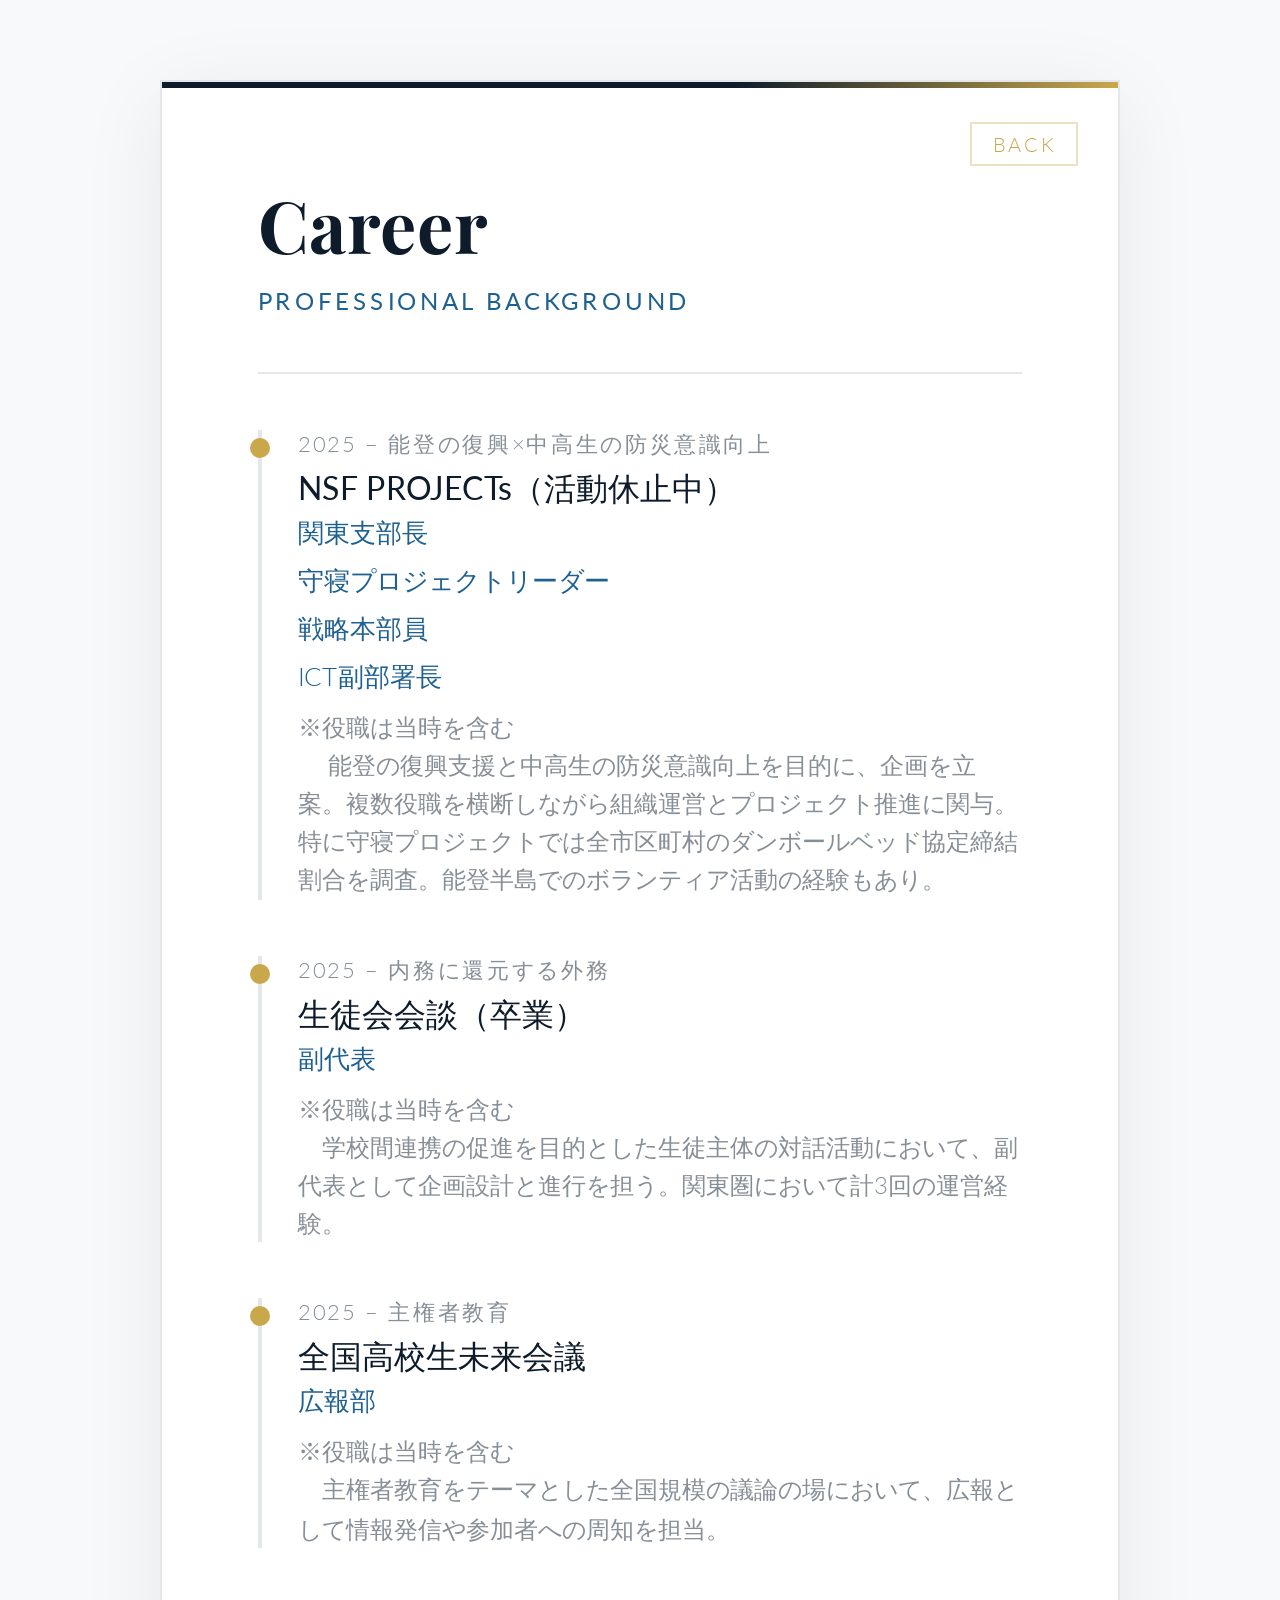
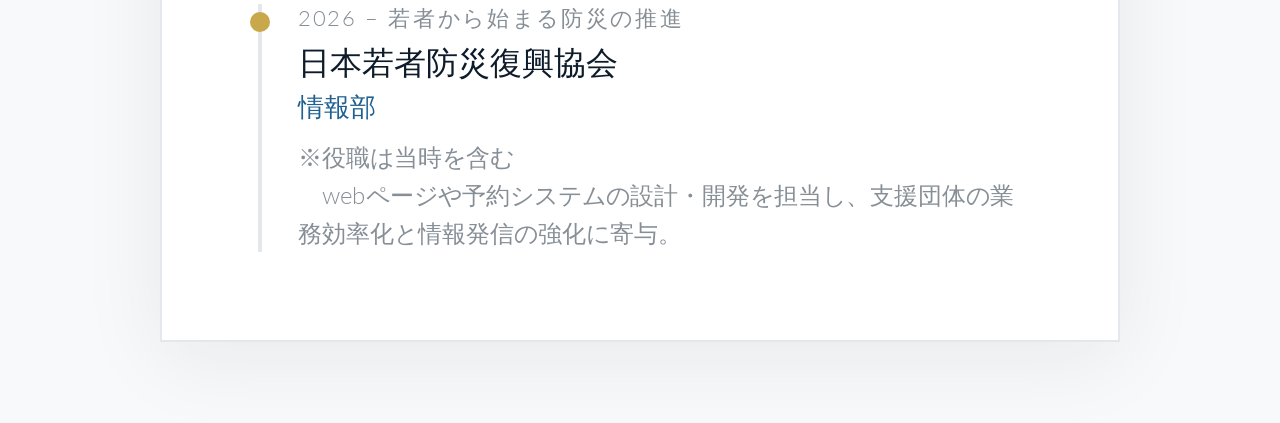
==== career.html @ eb60b6d4 "Add files via upload" ====
<!DOCTYPE html>
<html lang="en">
<head>
  <meta charset="UTF-8" />
  <meta name="viewport" content="width=device-width, initial-scale=1.0" />
  <title>Career | Hanako Yamada</title>

  <link rel="preconnect" href="https://fonts.googleapis.com" />
  <link rel="preconnect" href="https://fonts.gstatic.com" crossorigin />
  <link href="https://fonts.googleapis.com/css2?family=Playfair+Display:wght@400;700&family=Noto+Sans+JP:wght@300&family=Lato:wght@300;400&display=swap" rel="stylesheet" />

  <link rel="stylesheet" href="style.css" />
</head>

<body>
  <div class="card">

    <!-- 戻る -->
    <a href="index.html" class="lang">Back</a>

    <h1 class="name-en">Career</h1>
    <p class="role">Professional Background</p>

    <div class="divider"></div>

    <div class="timeline">

      <div class="timeline-item">
        <p class="timeline-date">2025 – 能登の復興×中高生の防災意識向上</p>
        <h2 class="timeline-title">NSF PROJECTs（活動休止中）</h2>
        <p class="timeline-org">関東支部長</p>
        <p class="timeline-org">守寝プロジェクトリーダー</p>
        <p class="timeline-org">戦略本部員</p>
        <p class="timeline-org">ICT副部署長</p>
        <p class="timeline-desc">※役職は当時を含む</p>
        <p class="timeline-desc">　 能登の復興支援と中高生の防災意識向上を目的に、企画を立案。複数役職を横断しながら組織運営とプロジェクト推進に関与。
            特に守寝プロジェクトでは全市区町村のダンボールベッド協定締結割合を調査。能登半島でのボランティア活動の経験もあり。</p>
      </div>

      <div class="timeline-item">
        <p class="timeline-date">2025 – 内務に還元する外務</p>
        <h2 class="timeline-title">生徒会会談（卒業）</h2>
        <p class="timeline-org">副代表</p>
        <p class="timeline-desc">
          ※役職は当時を含む
        </p><p class="timeline-desc">
          　学校間連携の促進を目的とした生徒主体の対話活動において、副代表として企画設計と進行を担う。関東圏において計3回の運営経験。
        </p>
      </div>

      <div class="timeline-item">
        <p class="timeline-date">2025 – 主権者教育</p>
        <h2 class="timeline-title">全国高校生未来会議</h2>
        <p class="timeline-org">広報部</p>
        <p class="timeline-desc">
          ※役職は当時を含む
        </p>
        <p class="timeline-desc">
          　主権者教育をテーマとした全国規模の議論の場において、広報として情報発信や参加者への周知を担当。
        </p>
      </div>
      
      <div class="timeline-item">
        <p class="timeline-date">2026 – 若者から始まる防災の推進</p>
        <h2 class="timeline-title">日本若者防災復興協会</h2>
        <p class="timeline-org">情報部</p>
        <p class="timeline-desc">
          ※役職は当時を含む
        </p>
        <p class="timeline-desc">
          　webページや予約システムの設計・開発を担当し、支援団体の業務効率化と情報発信の強化に寄与。
        </p>
      </div>

    </div>

  </div>
</body>
</html>
---- style.css ----
*, *::before, *::after {
  box-sizing: border-box;
  margin: 0;
  padding: 0;
}

:root {
  --navy: #0d1b2a;
  --gold: #c9a84c;
  --gold-light: #e2c46e;
  --blue: #1e6091;
  --white: #ffffff;
  --off-white: #f8f9fa;
  --gray: #868e96;
  --border: #e4e8ec;
}

body {
  background: var(--off-white);
  color: var(--navy);
  font-family: 'Lato', sans-serif;
  font-weight: 300;
  min-height: 100vh;
  display: flex;
  align-items: flex-start;
  justify-content: center;
  padding: 40px 20px;
  transform: scale(2);
  transform-origin: top center;
}

.card {
  background: var(--white);
  border: 1px solid var(--border);
  max-width: 480px;
  width: 100%;
  padding: 52px 48px 44px;
  box-shadow: 0 8px 40px rgba(13,27,42,.07);
  position: relative;
  opacity: 0;
  animation: fadeIn .7s .2s forwards;
  
}

.card::before {
  content: '';
  position: absolute;
  top: 0; left: 0; right: 0;
  height: 3px;
  background: linear-gradient(90deg, var(--navy) 60%, var(--gold) 100%);
}

@keyframes fadeIn {
  from {
    opacity: 0;
    transform: translateY(12px);
  }
  to {
    opacity: 1;
    transform: translateY(0);
  }
}

.lang {
  position: absolute;
  top: 20px;
  right: 20px;
  font-size: 10px;
  letter-spacing: .14em;
  text-transform: uppercase;
  color: var(--gold);
  text-decoration: none;
  border: 1px solid rgba(201,168,76,.35);
  padding: 4px 10px;
  transition: background .2s, color .2s;
}

.lang:hover {
  background: var(--gold);
  color: var(--navy);
}

.name-ja {
  font-family: 'Noto Sans JP', sans-serif;
  font-weight: 300;
  font-size: 12px;
  letter-spacing: .4em;
  color: var(--gray);
  margin-bottom: 6px;
}

.name-en {
  font-family: 'Playfair Display', serif;
  font-size: 36px;
  font-weight: 700;
  color: var(--navy);
  line-height: 1.1;
  letter-spacing: .01em;
}

.role {
  margin-top: 10px;
  font-size: 12px;
  letter-spacing: .14em;
  text-transform: uppercase;
  color: var(--blue);
  font-weight: 400;
}

.divider {
  height: 1px;
  background: var(--border);
  margin: 28px 0;
}

.links {
  display: flex;
  flex-direction: column;
  gap: 14px;
}

.link-item {
  display: flex;
  align-items: center;
  gap: 14px;
  text-decoration: none;
  color: var(--navy);
  transition: color .2s;
}

.link-item:hover {
  color: var(--blue);
}

.link-type {
  font-size: 9px;
  letter-spacing: .18em;
  text-transform: uppercase;
  color: var(--gray);
  width: 54px;
  flex-shrink: 0;
}

.link-value {
  font-size: 13px;
  font-weight: 400;
}

.footer-note {
  margin-top: 32px;
  font-size: 10px;
  letter-spacing: .1em;
  color: var(--gray);
  text-align: right;
}
/* ===== Career Page ===== */

.timeline {
  display: flex;
  flex-direction: column;
  gap: 28px;
}

.timeline-item {
  position: relative;
  padding-left: 18px;
  border-left: 2px solid var(--border);
}

.timeline-item::before {
  content: '';
  position: absolute;
  left: -6px;
  top: 4px;
  width: 10px;
  height: 10px;
  background: var(--gold);
  border-radius: 50%;
}

.timeline-date {
  font-size: 11px;
  letter-spacing: .12em;
  color: var(--gray);
  margin-bottom: 4px;
}

.timeline-title {
  font-size: 16px;
  font-weight: 400;
  margin-bottom: 2px;
}

.timeline-org {
  font-size: 13px;
  color: var(--blue);
  margin-bottom: 6px;
}

.timeline-desc {
  font-size: 12px;
  color: var(--gray);
  line-height: 1.6;
}

.timeline-item {
  opacity: 0;
  transform: translateY(10px);
  animation: fadeUp .6s forwards;
}

.timeline-item:nth-child(1) { animation-delay: 0.1s; }
.timeline-item:nth-child(2) { animation-delay: 0.3s; }
.timeline-item:nth-child(3) { animation-delay: 0.5s; }
.timeline-item:nth-child(4) { animation-delay: 0.7s; }

@keyframes fadeUp {
  to {
    opacity: 1;
    transform: translateY(0);
  }
}
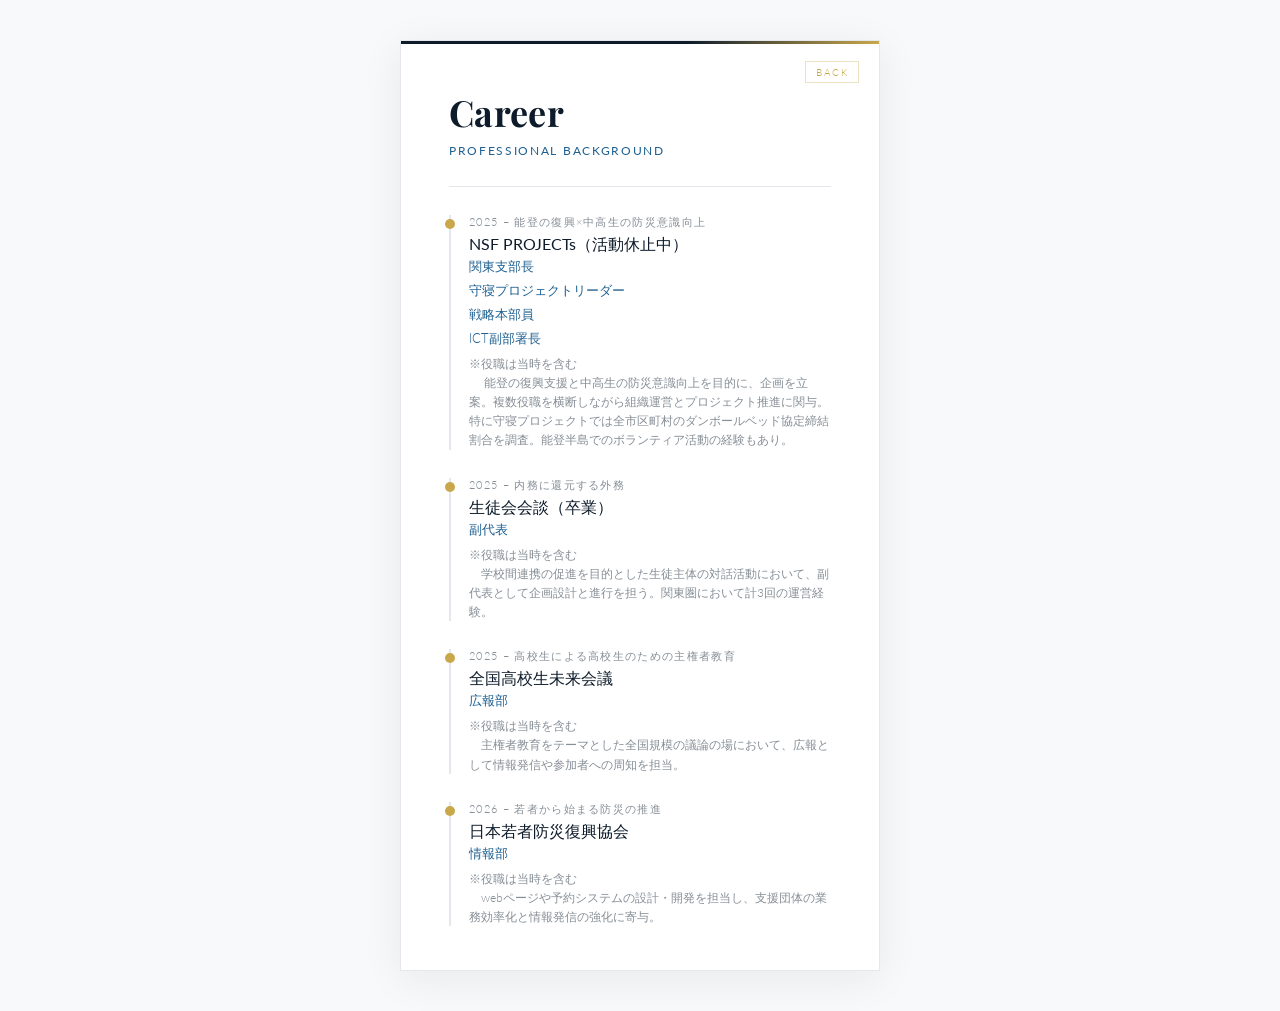
==== commit 7babc231: "Update career.html" ====
--- a/career.html
+++ b/career.html
@@ -49,7 +49,7 @@
       </div>
 
       <div class="timeline-item">
-        <p class="timeline-date">2025 – 主権者教育</p>
+        <p class="timeline-date">2025 – 高校生による高校生のための主権者教育</p>
         <h2 class="timeline-title">全国高校生未来会議</h2>
         <p class="timeline-org">広報部</p>
         <p class="timeline-desc">
@@ -76,4 +76,4 @@
 
   </div>
 </body>
-</html>+</html>
--- a/style.css
+++ b/style.css
@@ -25,8 +25,6 @@
   align-items: flex-start;
   justify-content: center;
   padding: 40px 20px;
-  transform: scale(2);
-  transform-origin: top center;
 }
 
 .card {
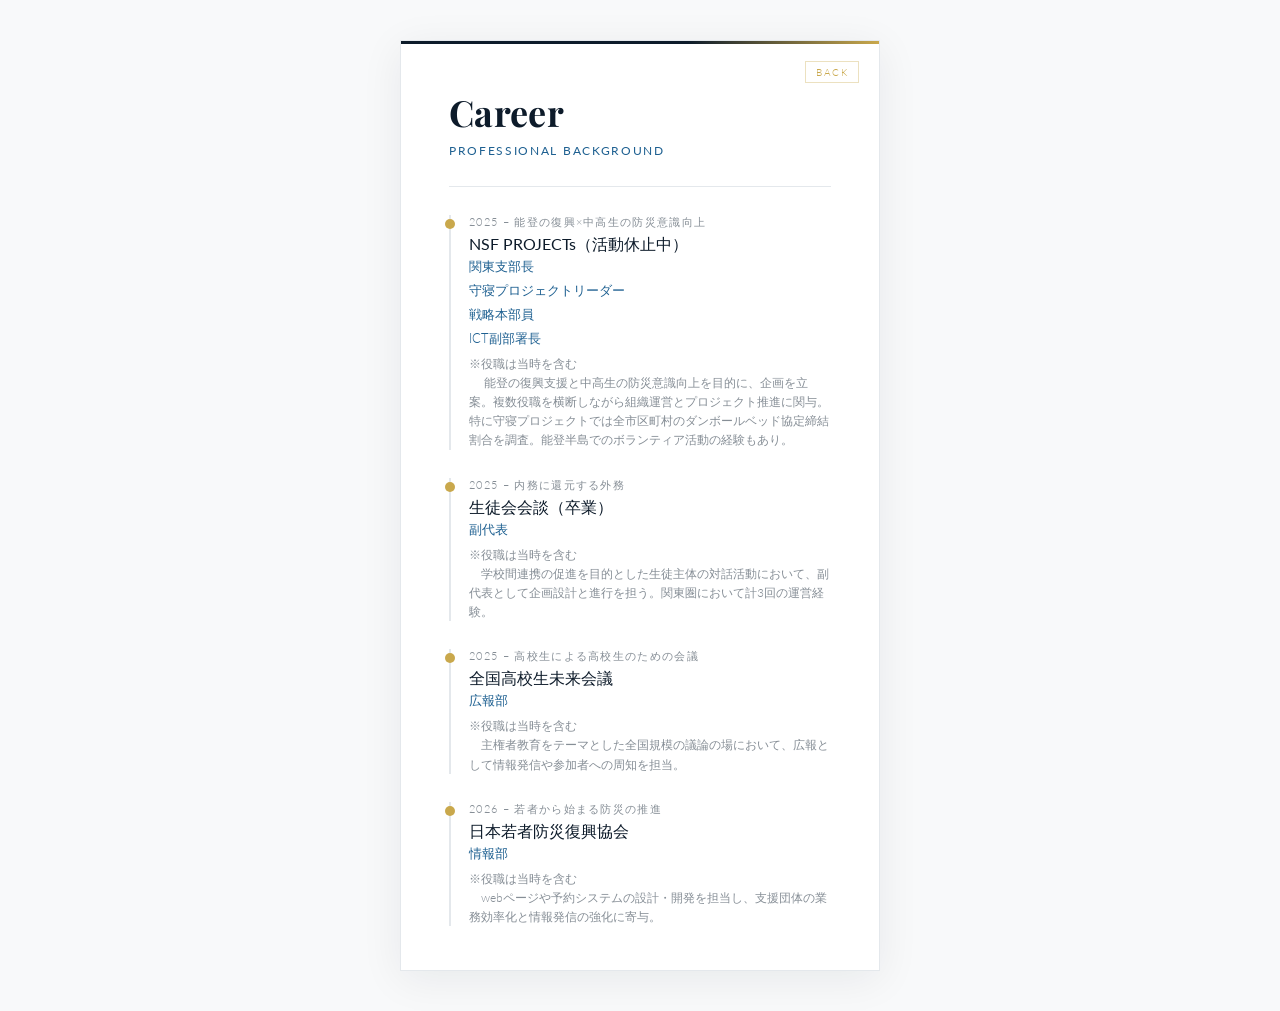
==== commit 2628af66: "Update career.html" ====
--- a/career.html
+++ b/career.html
@@ -49,7 +49,7 @@
       </div>
 
       <div class="timeline-item">
-        <p class="timeline-date">2025 – 高校生による高校生のための主権者教育</p>
+        <p class="timeline-date">2025 – 高校生による高校生のための会議</p>
         <h2 class="timeline-title">全国高校生未来会議</h2>
         <p class="timeline-org">広報部</p>
         <p class="timeline-desc">
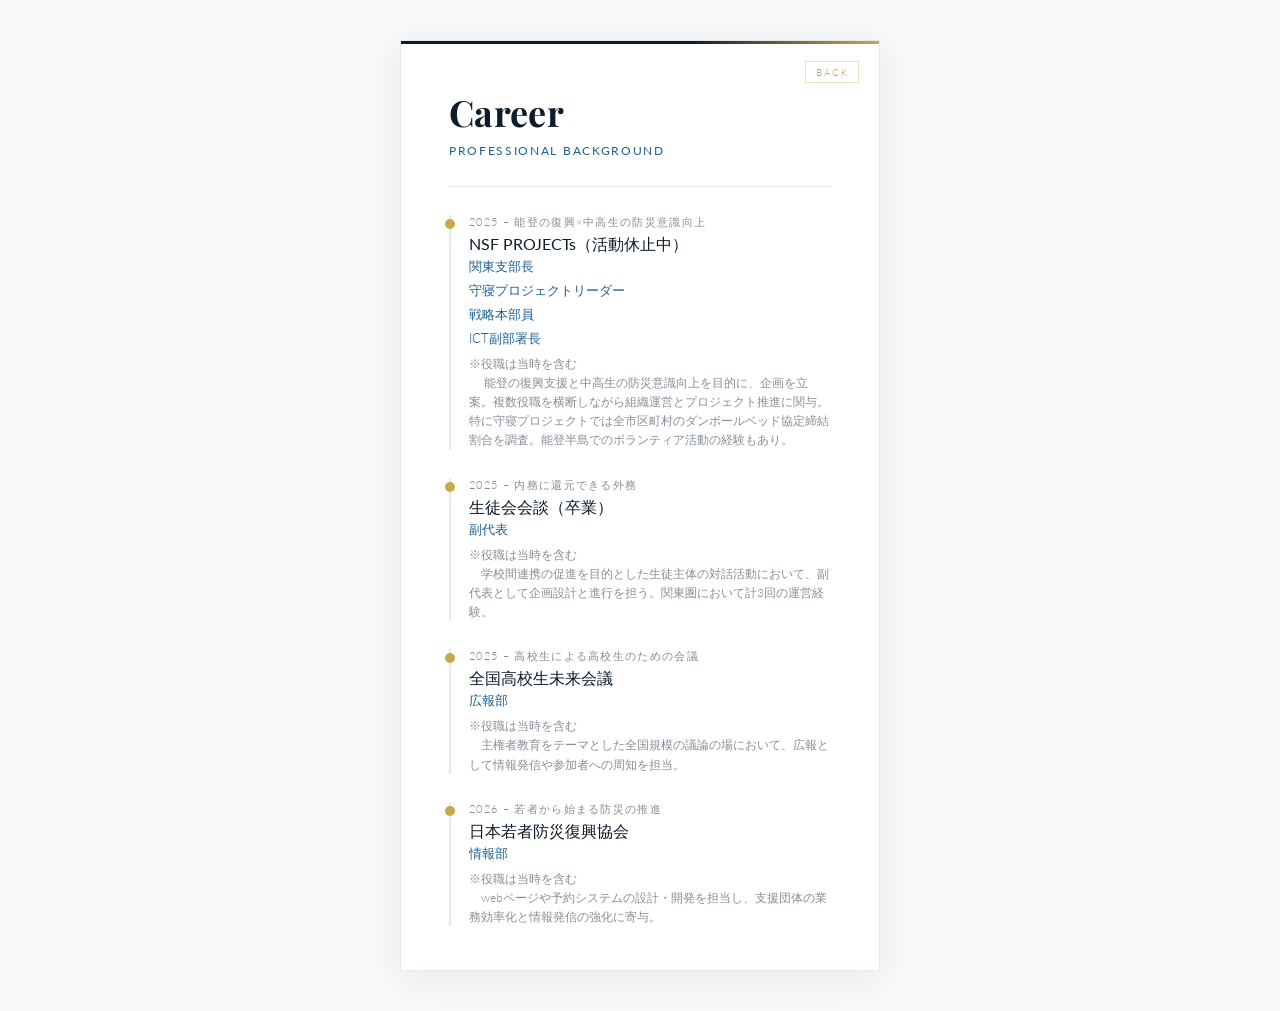
==== commit c4e00a40: "Update career.html" ====
--- a/career.html
+++ b/career.html
@@ -38,7 +38,7 @@
       </div>
 
       <div class="timeline-item">
-        <p class="timeline-date">2025 – 内務に還元する外務</p>
+        <p class="timeline-date">2025 – 内務に還元できる外務</p>
         <h2 class="timeline-title">生徒会会談（卒業）</h2>
         <p class="timeline-org">副代表</p>
         <p class="timeline-desc">
